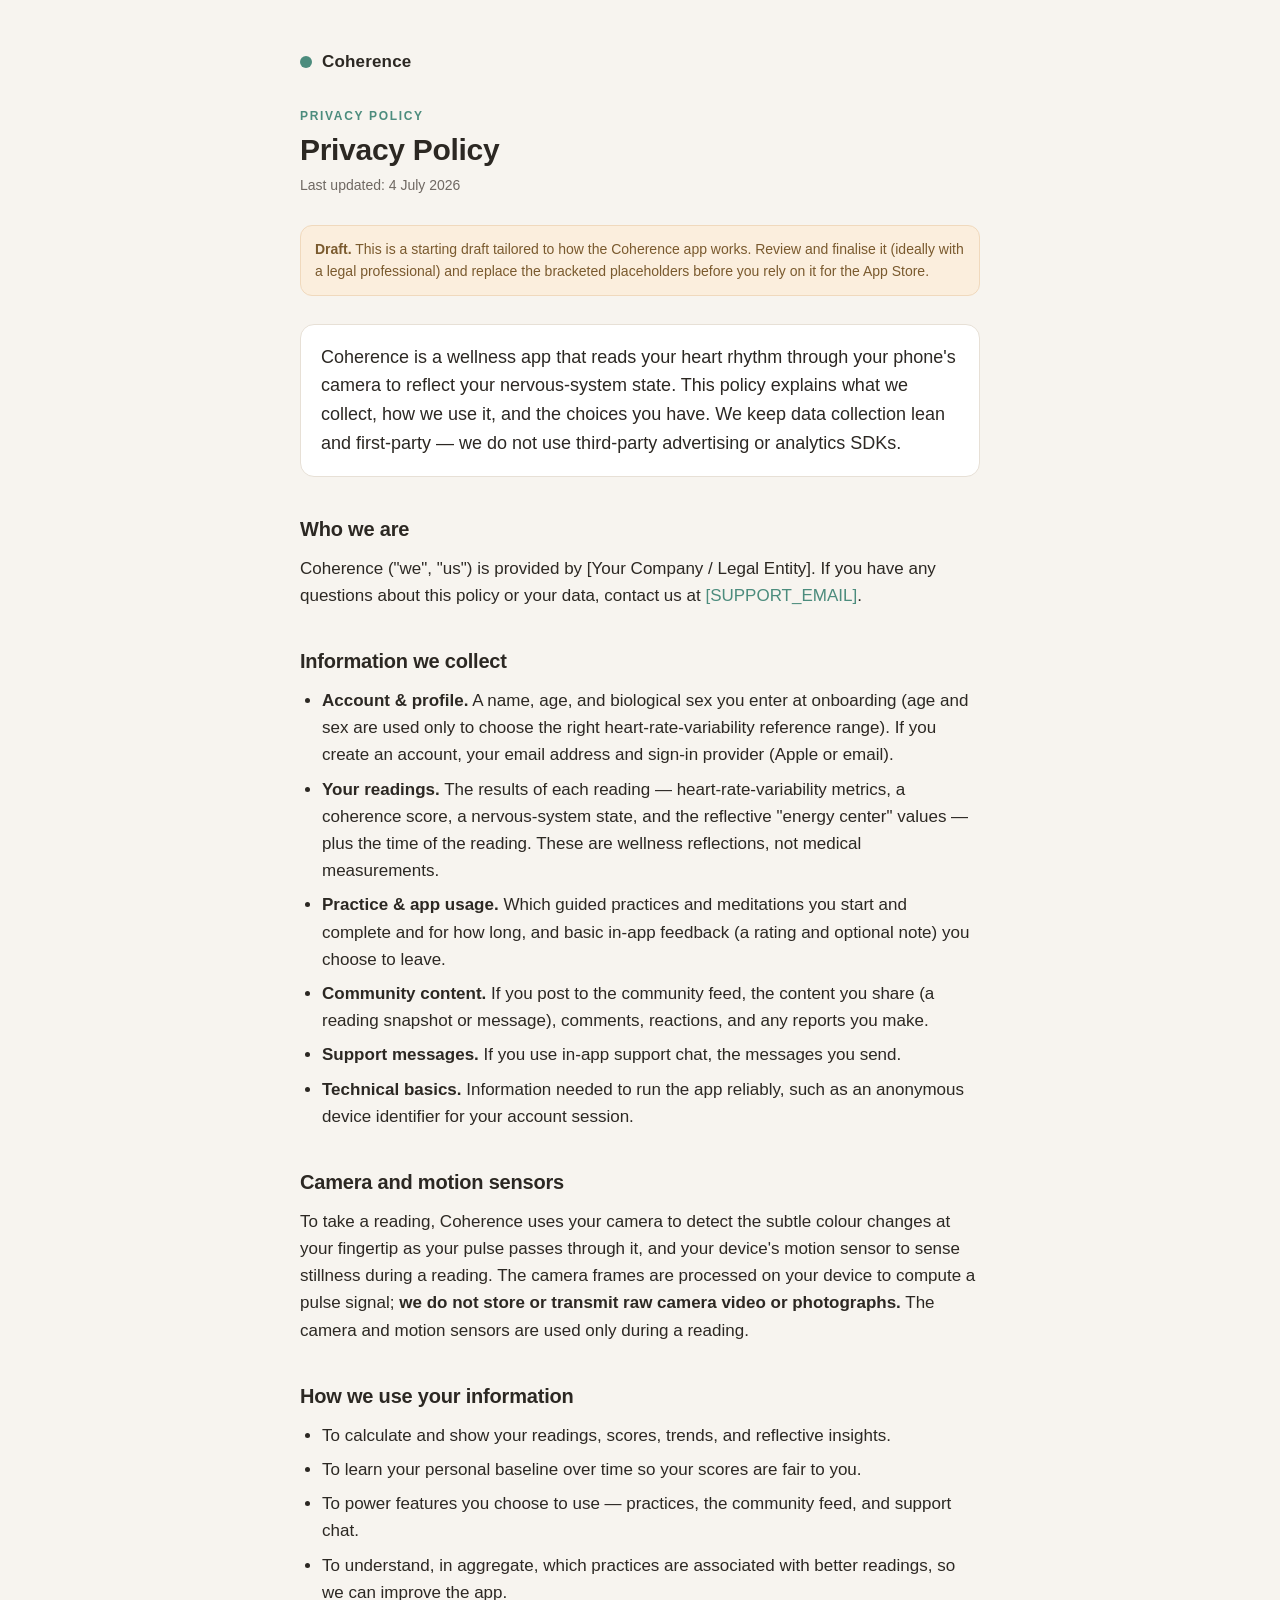
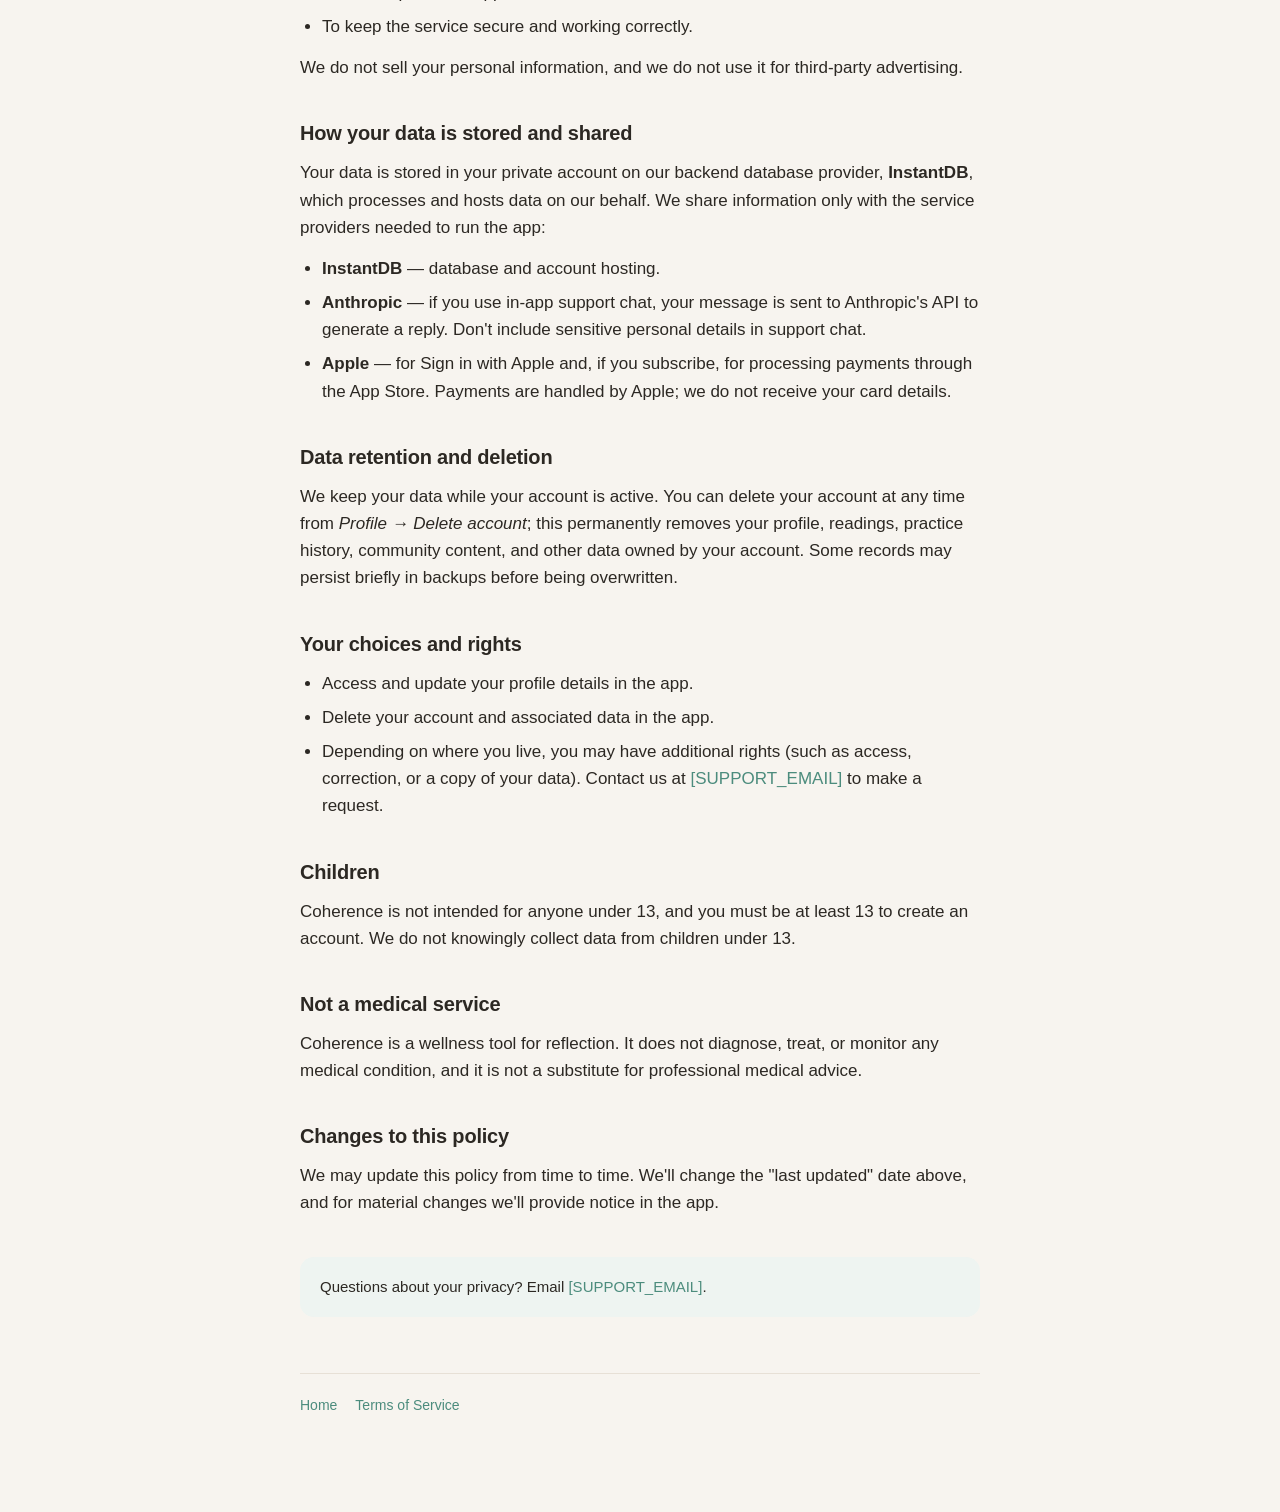
==== privacy.html @ 9ddf2b1f "Coherence legal site (privacy + terms) — draft" ====
<!doctype html>
<html lang="en">
<head>
  <meta charset="utf-8" />
  <meta name="viewport" content="width=device-width, initial-scale=1" />
  <title>Privacy Policy — Coherence</title>
  <meta name="description" content="How the Coherence app collects, uses, and protects your data." />
  <link rel="stylesheet" href="/style.css" />
</head>
<body>
  <main class="wrap">
    <header class="site"><span class="dot"></span><span class="name">Coherence</span></header>
    <p class="eyebrow">Privacy Policy</p>
    <h1>Privacy Policy</h1>
    <p class="updated">Last updated: 4 July 2026</p>

    <p class="draft-note"><strong>Draft.</strong> This is a starting draft tailored to how the Coherence app
      works. Review and finalise it (ideally with a legal professional) and replace the bracketed
      placeholders before you rely on it for the App Store.</p>

    <p class="intro">Coherence is a wellness app that reads your heart rhythm through your phone's camera to
      reflect your nervous-system state. This policy explains what we collect, how we use it, and the choices
      you have. We keep data collection lean and first-party — we do not use third-party advertising or
      analytics SDKs.</p>

    <h2>Who we are</h2>
    <p>Coherence ("we", "us") is provided by [Your Company / Legal Entity]. If you have any questions about this
      policy or your data, contact us at <a href="mailto:[SUPPORT_EMAIL]">[SUPPORT_EMAIL]</a>.</p>

    <h2>Information we collect</h2>
    <ul>
      <li><strong>Account &amp; profile.</strong> A name, age, and biological sex you enter at onboarding
        (age and sex are used only to choose the right heart-rate-variability reference range). If you create
        an account, your email address and sign-in provider (Apple or email).</li>
      <li><strong>Your readings.</strong> The results of each reading — heart-rate-variability metrics, a
        coherence score, a nervous-system state, and the reflective "energy center" values — plus the time of
        the reading. These are wellness reflections, not medical measurements.</li>
      <li><strong>Practice &amp; app usage.</strong> Which guided practices and meditations you start and
        complete and for how long, and basic in-app feedback (a rating and optional note) you choose to leave.</li>
      <li><strong>Community content.</strong> If you post to the community feed, the content you share
        (a reading snapshot or message), comments, reactions, and any reports you make.</li>
      <li><strong>Support messages.</strong> If you use in-app support chat, the messages you send.</li>
      <li><strong>Technical basics.</strong> Information needed to run the app reliably, such as an anonymous
        device identifier for your account session.</li>
    </ul>

    <h2>Camera and motion sensors</h2>
    <p>To take a reading, Coherence uses your camera to detect the subtle colour changes at your fingertip as
      your pulse passes through it, and your device's motion sensor to sense stillness during a reading. The
      camera frames are processed on your device to compute a pulse signal; <strong>we do not store or transmit
      raw camera video or photographs.</strong> The camera and motion sensors are used only during a reading.</p>

    <h2>How we use your information</h2>
    <ul>
      <li>To calculate and show your readings, scores, trends, and reflective insights.</li>
      <li>To learn your personal baseline over time so your scores are fair to you.</li>
      <li>To power features you choose to use — practices, the community feed, and support chat.</li>
      <li>To understand, in aggregate, which practices are associated with better readings, so we can improve
        the app.</li>
      <li>To keep the service secure and working correctly.</li>
    </ul>
    <p>We do not sell your personal information, and we do not use it for third-party advertising.</p>

    <h2>How your data is stored and shared</h2>
    <p>Your data is stored in your private account on our backend database provider, <strong>InstantDB</strong>,
      which processes and hosts data on our behalf. We share information only with the service providers needed
      to run the app:</p>
    <ul>
      <li><strong>InstantDB</strong> — database and account hosting.</li>
      <li><strong>Anthropic</strong> — if you use in-app support chat, your message is sent to Anthropic's API
        to generate a reply. Don't include sensitive personal details in support chat.</li>
      <li><strong>Apple</strong> — for Sign in with Apple and, if you subscribe, for processing payments through
        the App Store. Payments are handled by Apple; we do not receive your card details.</li>
    </ul>

    <h2>Data retention and deletion</h2>
    <p>We keep your data while your account is active. You can delete your account at any time from
      <em>Profile → Delete account</em>; this permanently removes your profile, readings, practice history,
      community content, and other data owned by your account. Some records may persist briefly in backups
      before being overwritten.</p>

    <h2>Your choices and rights</h2>
    <ul>
      <li>Access and update your profile details in the app.</li>
      <li>Delete your account and associated data in the app.</li>
      <li>Depending on where you live, you may have additional rights (such as access, correction, or a copy of
        your data). Contact us at <a href="mailto:[SUPPORT_EMAIL]">[SUPPORT_EMAIL]</a> to make a request.</li>
    </ul>

    <h2>Children</h2>
    <p>Coherence is not intended for anyone under 13, and you must be at least 13 to create an account. We do
      not knowingly collect data from children under 13.</p>

    <h2>Not a medical service</h2>
    <p>Coherence is a wellness tool for reflection. It does not diagnose, treat, or monitor any medical
      condition, and it is not a substitute for professional medical advice.</p>

    <h2>Changes to this policy</h2>
    <p>We may update this policy from time to time. We'll change the "last updated" date above, and for material
      changes we'll provide notice in the app.</p>

    <div class="contact">Questions about your privacy? Email <a href="mailto:[SUPPORT_EMAIL]">[SUPPORT_EMAIL]</a>.</div>

    <footer class="site">
      <a href="/">Home</a>
      <a href="/terms">Terms of Service</a>
    </footer>
  </main>
</body>
</html>
---- style.css ----
:root {
  --bg: #f7f4ef;
  --card: #ffffff;
  --ink: #2c2823;
  --muted: #6f6862;
  --line: #e7e0d6;
  --accent: #4c8c7d;
  --accent-soft: #eef4f1;
}

* { box-sizing: border-box; }

html { -webkit-text-size-adjust: 100%; }

body {
  margin: 0;
  background: var(--bg);
  color: var(--ink);
  font-family: ui-sans-serif, -apple-system, "Segoe UI", Roboto, Helvetica, Arial, sans-serif;
  line-height: 1.6;
  font-size: 17px;
}

.wrap {
  max-width: 720px;
  margin: 0 auto;
  padding: 48px 20px 96px;
}

header.site {
  display: flex;
  align-items: center;
  gap: 10px;
  margin-bottom: 8px;
}
header.site .dot {
  width: 12px; height: 12px; border-radius: 50%;
  background: var(--accent);
}
header.site .name {
  font-weight: 600; letter-spacing: .01em;
}

.eyebrow {
  text-transform: uppercase;
  letter-spacing: .14em;
  font-size: 12px;
  font-weight: 600;
  color: var(--accent);
  margin: 32px 0 6px;
}

h1 {
  font-size: 30px;
  line-height: 1.2;
  margin: 0 0 6px;
  letter-spacing: -.01em;
}

.updated {
  color: var(--muted);
  font-size: 14px;
  margin: 0 0 28px;
}

.draft-note {
  background: #fbeedd;
  border: 1px solid #f0d9bd;
  border-radius: 12px;
  padding: 12px 14px;
  font-size: 14px;
  color: #7a5a2e;
  margin: 0 0 28px;
}

h2 {
  font-size: 20px;
  margin: 36px 0 10px;
  letter-spacing: -.01em;
}

p, li { color: var(--ink); }
p { margin: 0 0 14px; }

ul { margin: 0 0 14px; padding-left: 22px; }
li { margin: 0 0 7px; }

a { color: var(--accent); text-decoration: none; }
a:hover { text-decoration: underline; }
a:focus-visible { outline: 2px solid var(--accent); outline-offset: 2px; border-radius: 3px; }

.intro {
  font-size: 18px;
  color: var(--ink);
  background: var(--card);
  border: 1px solid var(--line);
  border-radius: 14px;
  padding: 18px 20px;
  margin: 0 0 8px;
}

.contact {
  margin-top: 40px;
  padding: 18px 20px;
  background: var(--accent-soft);
  border-radius: 14px;
  font-size: 15px;
}

footer.site {
  margin-top: 56px;
  padding-top: 20px;
  border-top: 1px solid var(--line);
  font-size: 14px;
  color: var(--muted);
  display: flex;
  gap: 18px;
  flex-wrap: wrap;
}

/* Landing index */
.index-links { display: flex; flex-direction: column; gap: 12px; margin-top: 24px; }
.index-links a {
  display: block;
  background: var(--card);
  border: 1px solid var(--line);
  border-radius: 14px;
  padding: 18px 20px;
  color: var(--ink);
  font-weight: 600;
}
.index-links a:hover { border-color: var(--accent); text-decoration: none; }
.index-links a span { display: block; font-weight: 400; font-size: 14px; color: var(--muted); margin-top: 2px; }
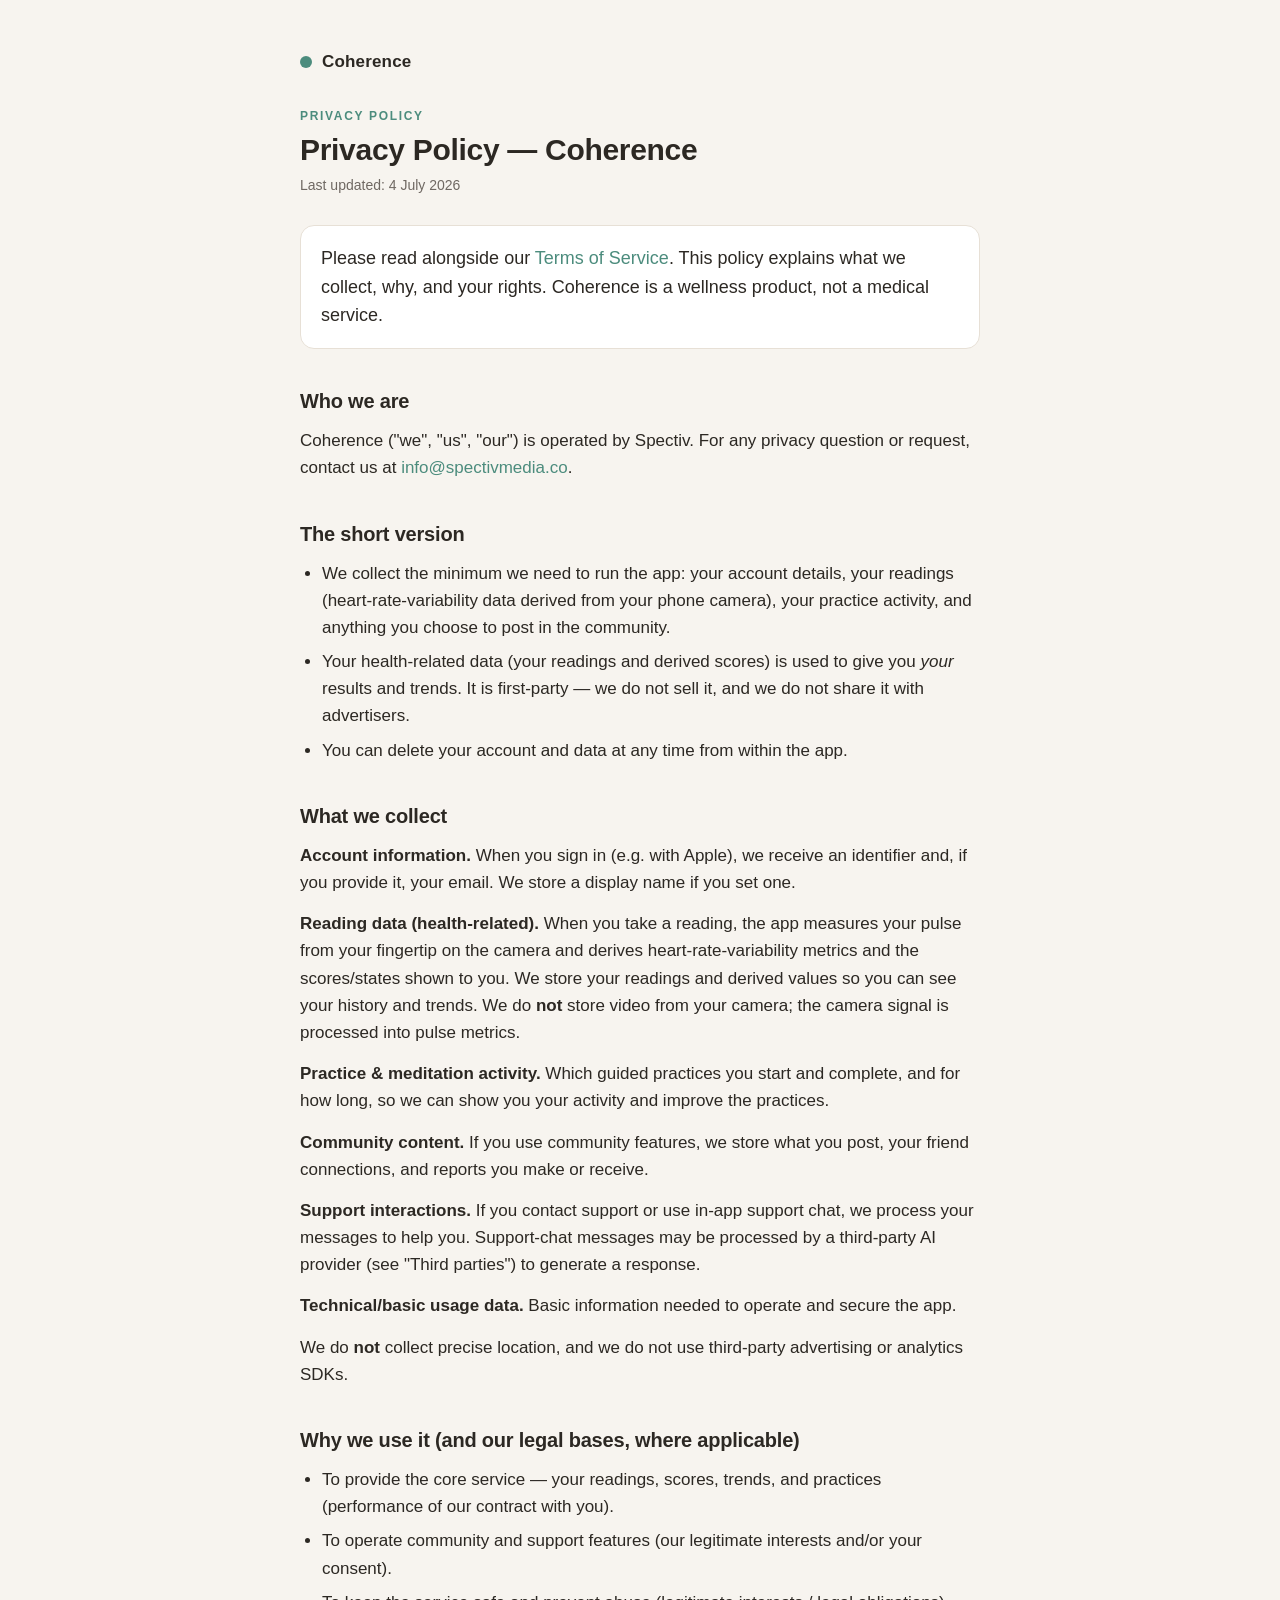
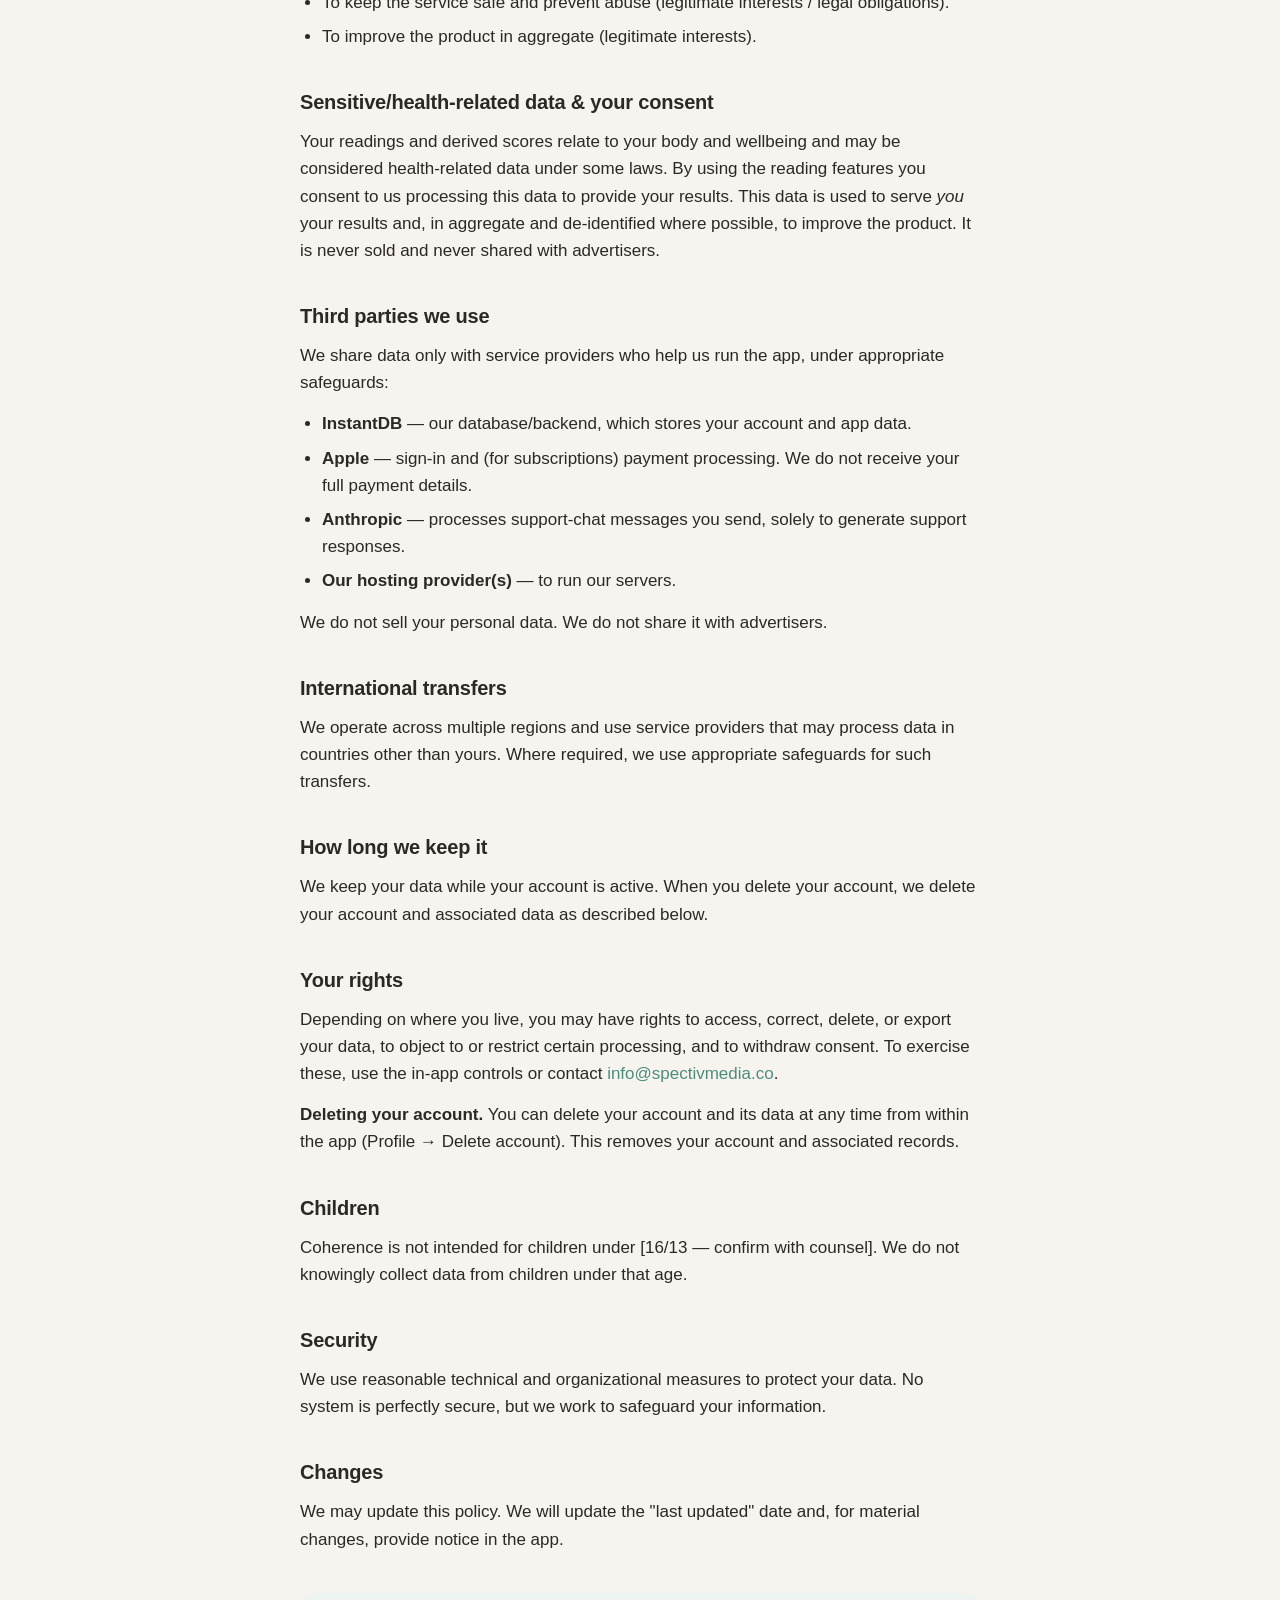
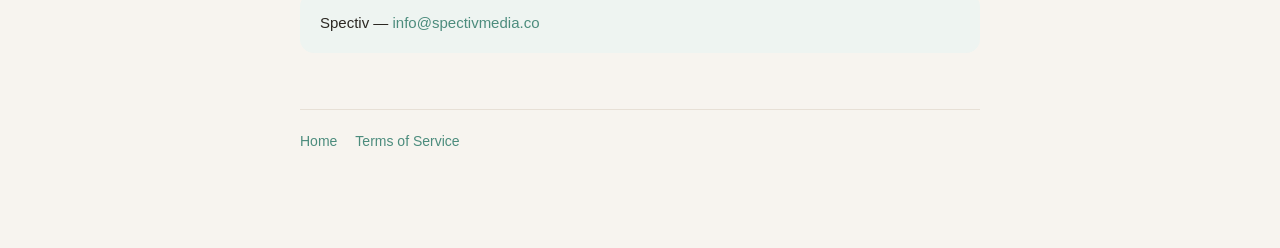
==== commit 86b8b27c: "Use final Spectiv privacy + terms copy" ====
--- a/privacy.html
+++ b/privacy.html
@@ -11,95 +11,99 @@
   <main class="wrap">
     <header class="site"><span class="dot"></span><span class="name">Coherence</span></header>
     <p class="eyebrow">Privacy Policy</p>
-    <h1>Privacy Policy</h1>
+    <h1>Privacy Policy — Coherence</h1>
     <p class="updated">Last updated: 4 July 2026</p>
 
-    <p class="draft-note"><strong>Draft.</strong> This is a starting draft tailored to how the Coherence app
-      works. Review and finalise it (ideally with a legal professional) and replace the bracketed
-      placeholders before you rely on it for the App Store.</p>
+    <p class="intro">Please read alongside our <a href="/terms">Terms of Service</a>. This policy explains what
+      we collect, why, and your rights. Coherence is a wellness product, not a medical service.</p>
 
-    <p class="intro">Coherence is a wellness app that reads your heart rhythm through your phone's camera to
-      reflect your nervous-system state. This policy explains what we collect, how we use it, and the choices
-      you have. We keep data collection lean and first-party — we do not use third-party advertising or
+    <h2>Who we are</h2>
+    <p>Coherence ("we", "us", "our") is operated by Spectiv. For any privacy question or request, contact us at
+      <a href="mailto:info@spectivmedia.co">info@spectivmedia.co</a>.</p>
+
+    <h2>The short version</h2>
+    <ul>
+      <li>We collect the minimum we need to run the app: your account details, your readings
+        (heart-rate-variability data derived from your phone camera), your practice activity, and anything you
+        choose to post in the community.</li>
+      <li>Your health-related data (your readings and derived scores) is used to give you <em>your</em> results
+        and trends. It is first-party — we do not sell it, and we do not share it with advertisers.</li>
+      <li>You can delete your account and data at any time from within the app.</li>
+    </ul>
+
+    <h2>What we collect</h2>
+    <p><strong>Account information.</strong> When you sign in (e.g. with Apple), we receive an identifier and, if
+      you provide it, your email. We store a display name if you set one.</p>
+    <p><strong>Reading data (health-related).</strong> When you take a reading, the app measures your pulse from
+      your fingertip on the camera and derives heart-rate-variability metrics and the scores/states shown to
+      you. We store your readings and derived values so you can see your history and trends. We do <strong>not</strong>
+      store video from your camera; the camera signal is processed into pulse metrics.</p>
+    <p><strong>Practice &amp; meditation activity.</strong> Which guided practices you start and complete, and
+      for how long, so we can show you your activity and improve the practices.</p>
+    <p><strong>Community content.</strong> If you use community features, we store what you post, your friend
+      connections, and reports you make or receive.</p>
+    <p><strong>Support interactions.</strong> If you contact support or use in-app support chat, we process your
+      messages to help you. Support-chat messages may be processed by a third-party AI provider (see "Third
+      parties") to generate a response.</p>
+    <p><strong>Technical/basic usage data.</strong> Basic information needed to operate and secure the app.</p>
+    <p>We do <strong>not</strong> collect precise location, and we do not use third-party advertising or
       analytics SDKs.</p>
 
-    <h2>Who we are</h2>
-    <p>Coherence ("we", "us") is provided by [Your Company / Legal Entity]. If you have any questions about this
-      policy or your data, contact us at <a href="mailto:[SUPPORT_EMAIL]">[SUPPORT_EMAIL]</a>.</p>
-
-    <h2>Information we collect</h2>
+    <h2>Why we use it (and our legal bases, where applicable)</h2>
     <ul>
-      <li><strong>Account &amp; profile.</strong> A name, age, and biological sex you enter at onboarding
-        (age and sex are used only to choose the right heart-rate-variability reference range). If you create
-        an account, your email address and sign-in provider (Apple or email).</li>
-      <li><strong>Your readings.</strong> The results of each reading — heart-rate-variability metrics, a
-        coherence score, a nervous-system state, and the reflective "energy center" values — plus the time of
-        the reading. These are wellness reflections, not medical measurements.</li>
-      <li><strong>Practice &amp; app usage.</strong> Which guided practices and meditations you start and
-        complete and for how long, and basic in-app feedback (a rating and optional note) you choose to leave.</li>
-      <li><strong>Community content.</strong> If you post to the community feed, the content you share
-        (a reading snapshot or message), comments, reactions, and any reports you make.</li>
-      <li><strong>Support messages.</strong> If you use in-app support chat, the messages you send.</li>
-      <li><strong>Technical basics.</strong> Information needed to run the app reliably, such as an anonymous
-        device identifier for your account session.</li>
+      <li>To provide the core service — your readings, scores, trends, and practices (performance of our
+        contract with you).</li>
+      <li>To operate community and support features (our legitimate interests and/or your consent).</li>
+      <li>To keep the service safe and prevent abuse (legitimate interests / legal obligations).</li>
+      <li>To improve the product in aggregate (legitimate interests).</li>
     </ul>
 
-    <h2>Camera and motion sensors</h2>
-    <p>To take a reading, Coherence uses your camera to detect the subtle colour changes at your fingertip as
-      your pulse passes through it, and your device's motion sensor to sense stillness during a reading. The
-      camera frames are processed on your device to compute a pulse signal; <strong>we do not store or transmit
-      raw camera video or photographs.</strong> The camera and motion sensors are used only during a reading.</p>
+    <h2>Sensitive/health-related data &amp; your consent</h2>
+    <p>Your readings and derived scores relate to your body and wellbeing and may be considered health-related
+      data under some laws. By using the reading features you consent to us processing this data to provide your
+      results. This data is used to serve <em>you</em> your results and, in aggregate and de-identified where
+      possible, to improve the product. It is never sold and never shared with advertisers.</p>
 
-    <h2>How we use your information</h2>
+    <h2>Third parties we use</h2>
+    <p>We share data only with service providers who help us run the app, under appropriate safeguards:</p>
     <ul>
-      <li>To calculate and show your readings, scores, trends, and reflective insights.</li>
-      <li>To learn your personal baseline over time so your scores are fair to you.</li>
-      <li>To power features you choose to use — practices, the community feed, and support chat.</li>
-      <li>To understand, in aggregate, which practices are associated with better readings, so we can improve
-        the app.</li>
-      <li>To keep the service secure and working correctly.</li>
+      <li><strong>InstantDB</strong> — our database/backend, which stores your account and app data.</li>
+      <li><strong>Apple</strong> — sign-in and (for subscriptions) payment processing. We do not receive your
+        full payment details.</li>
+      <li><strong>Anthropic</strong> — processes support-chat messages you send, solely to generate support
+        responses.</li>
+      <li><strong>Our hosting provider(s)</strong> — to run our servers.</li>
     </ul>
-    <p>We do not sell your personal information, and we do not use it for third-party advertising.</p>
+    <p>We do not sell your personal data. We do not share it with advertisers.</p>
 
-    <h2>How your data is stored and shared</h2>
-    <p>Your data is stored in your private account on our backend database provider, <strong>InstantDB</strong>,
-      which processes and hosts data on our behalf. We share information only with the service providers needed
-      to run the app:</p>
-    <ul>
-      <li><strong>InstantDB</strong> — database and account hosting.</li>
-      <li><strong>Anthropic</strong> — if you use in-app support chat, your message is sent to Anthropic's API
-        to generate a reply. Don't include sensitive personal details in support chat.</li>
-      <li><strong>Apple</strong> — for Sign in with Apple and, if you subscribe, for processing payments through
-        the App Store. Payments are handled by Apple; we do not receive your card details.</li>
-    </ul>
+    <h2>International transfers</h2>
+    <p>We operate across multiple regions and use service providers that may process data in countries other
+      than yours. Where required, we use appropriate safeguards for such transfers.</p>
 
-    <h2>Data retention and deletion</h2>
-    <p>We keep your data while your account is active. You can delete your account at any time from
-      <em>Profile → Delete account</em>; this permanently removes your profile, readings, practice history,
-      community content, and other data owned by your account. Some records may persist briefly in backups
-      before being overwritten.</p>
+    <h2>How long we keep it</h2>
+    <p>We keep your data while your account is active. When you delete your account, we delete your account and
+      associated data as described below.</p>
 
-    <h2>Your choices and rights</h2>
-    <ul>
-      <li>Access and update your profile details in the app.</li>
-      <li>Delete your account and associated data in the app.</li>
-      <li>Depending on where you live, you may have additional rights (such as access, correction, or a copy of
-        your data). Contact us at <a href="mailto:[SUPPORT_EMAIL]">[SUPPORT_EMAIL]</a> to make a request.</li>
-    </ul>
+    <h2>Your rights</h2>
+    <p>Depending on where you live, you may have rights to access, correct, delete, or export your data, to
+      object to or restrict certain processing, and to withdraw consent. To exercise these, use the in-app
+      controls or contact <a href="mailto:info@spectivmedia.co">info@spectivmedia.co</a>.</p>
+    <p><strong>Deleting your account.</strong> You can delete your account and its data at any time from within
+      the app (Profile → Delete account). This removes your account and associated records.</p>
 
     <h2>Children</h2>
-    <p>Coherence is not intended for anyone under 13, and you must be at least 13 to create an account. We do
-      not knowingly collect data from children under 13.</p>
+    <p>Coherence is not intended for children under [16/13 — confirm with counsel]. We do not knowingly collect
+      data from children under that age.</p>
 
-    <h2>Not a medical service</h2>
-    <p>Coherence is a wellness tool for reflection. It does not diagnose, treat, or monitor any medical
-      condition, and it is not a substitute for professional medical advice.</p>
+    <h2>Security</h2>
+    <p>We use reasonable technical and organizational measures to protect your data. No system is perfectly
+      secure, but we work to safeguard your information.</p>
 
-    <h2>Changes to this policy</h2>
-    <p>We may update this policy from time to time. We'll change the "last updated" date above, and for material
-      changes we'll provide notice in the app.</p>
+    <h2>Changes</h2>
+    <p>We may update this policy. We will update the "last updated" date and, for material changes, provide
+      notice in the app.</p>
 
-    <div class="contact">Questions about your privacy? Email <a href="mailto:[SUPPORT_EMAIL]">[SUPPORT_EMAIL]</a>.</div>
+    <div class="contact">Spectiv — <a href="mailto:info@spectivmedia.co">info@spectivmedia.co</a></div>
 
     <footer class="site">
       <a href="/">Home</a>
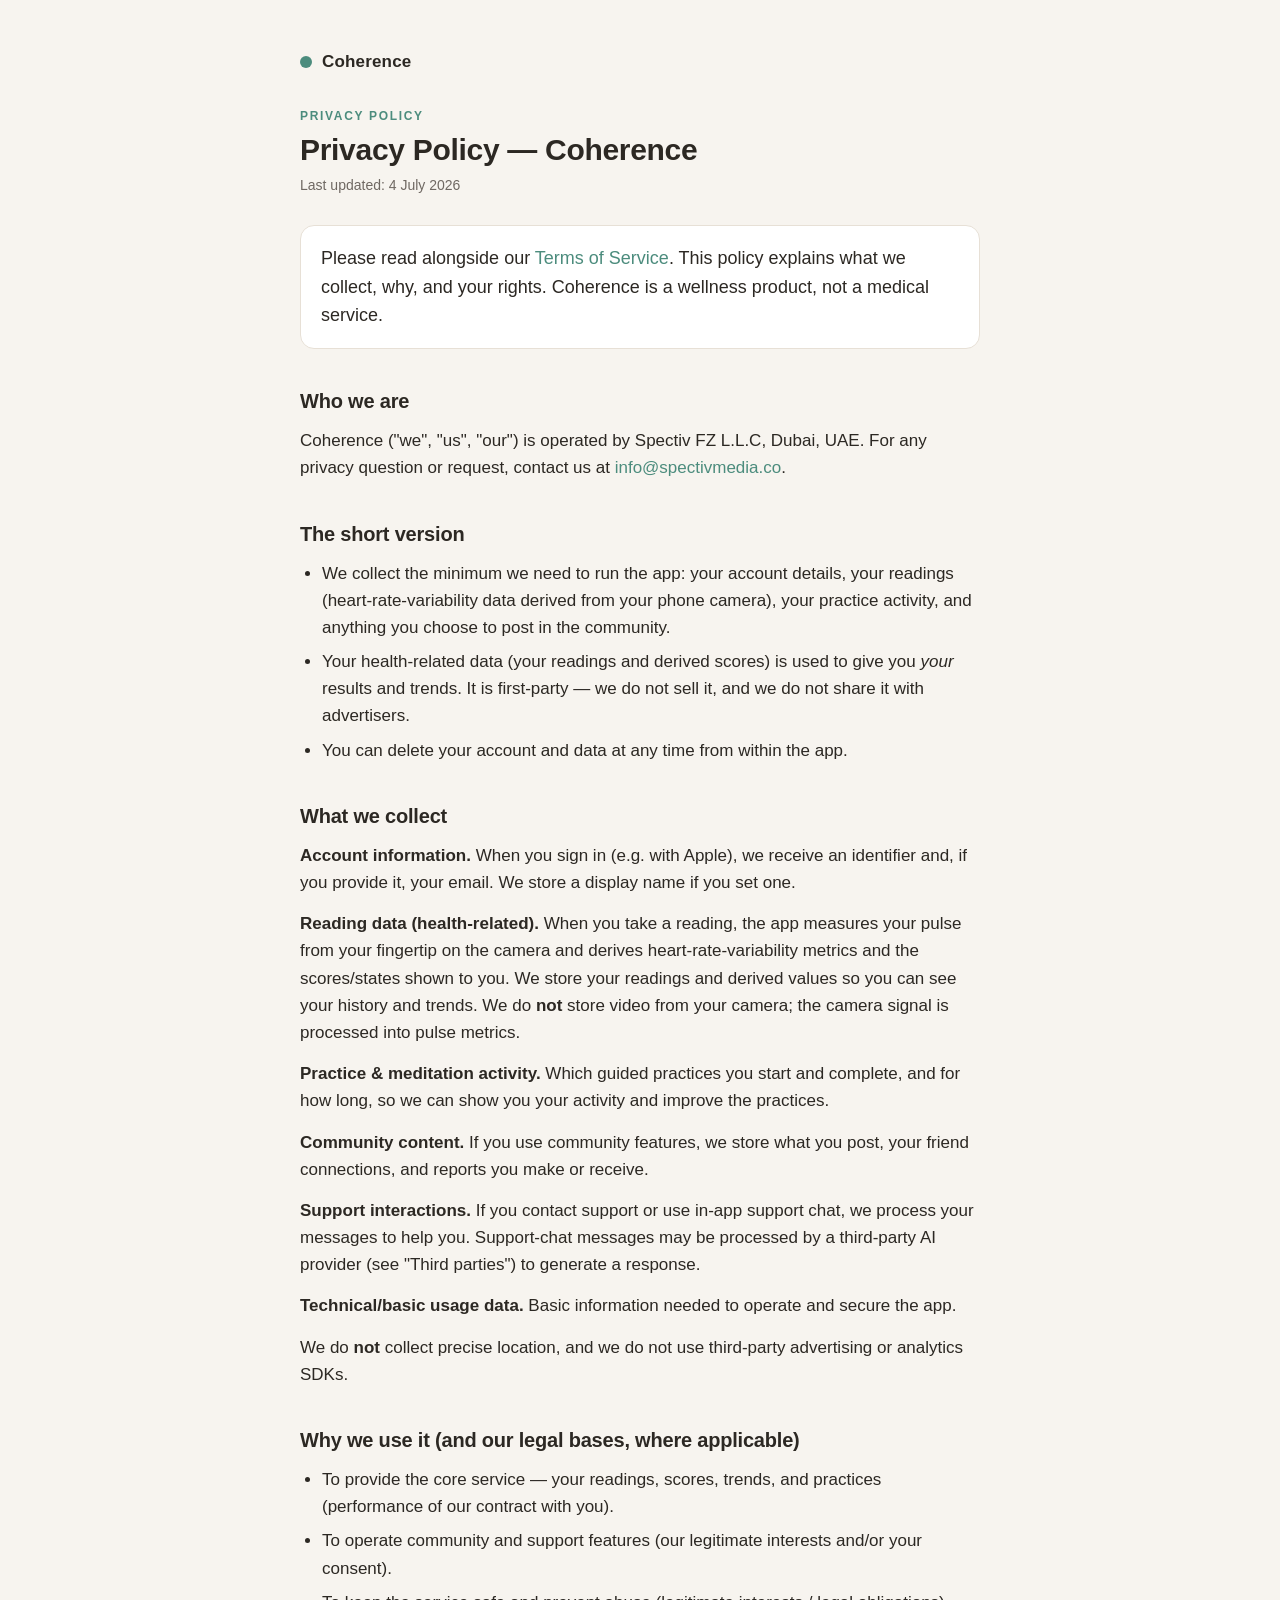
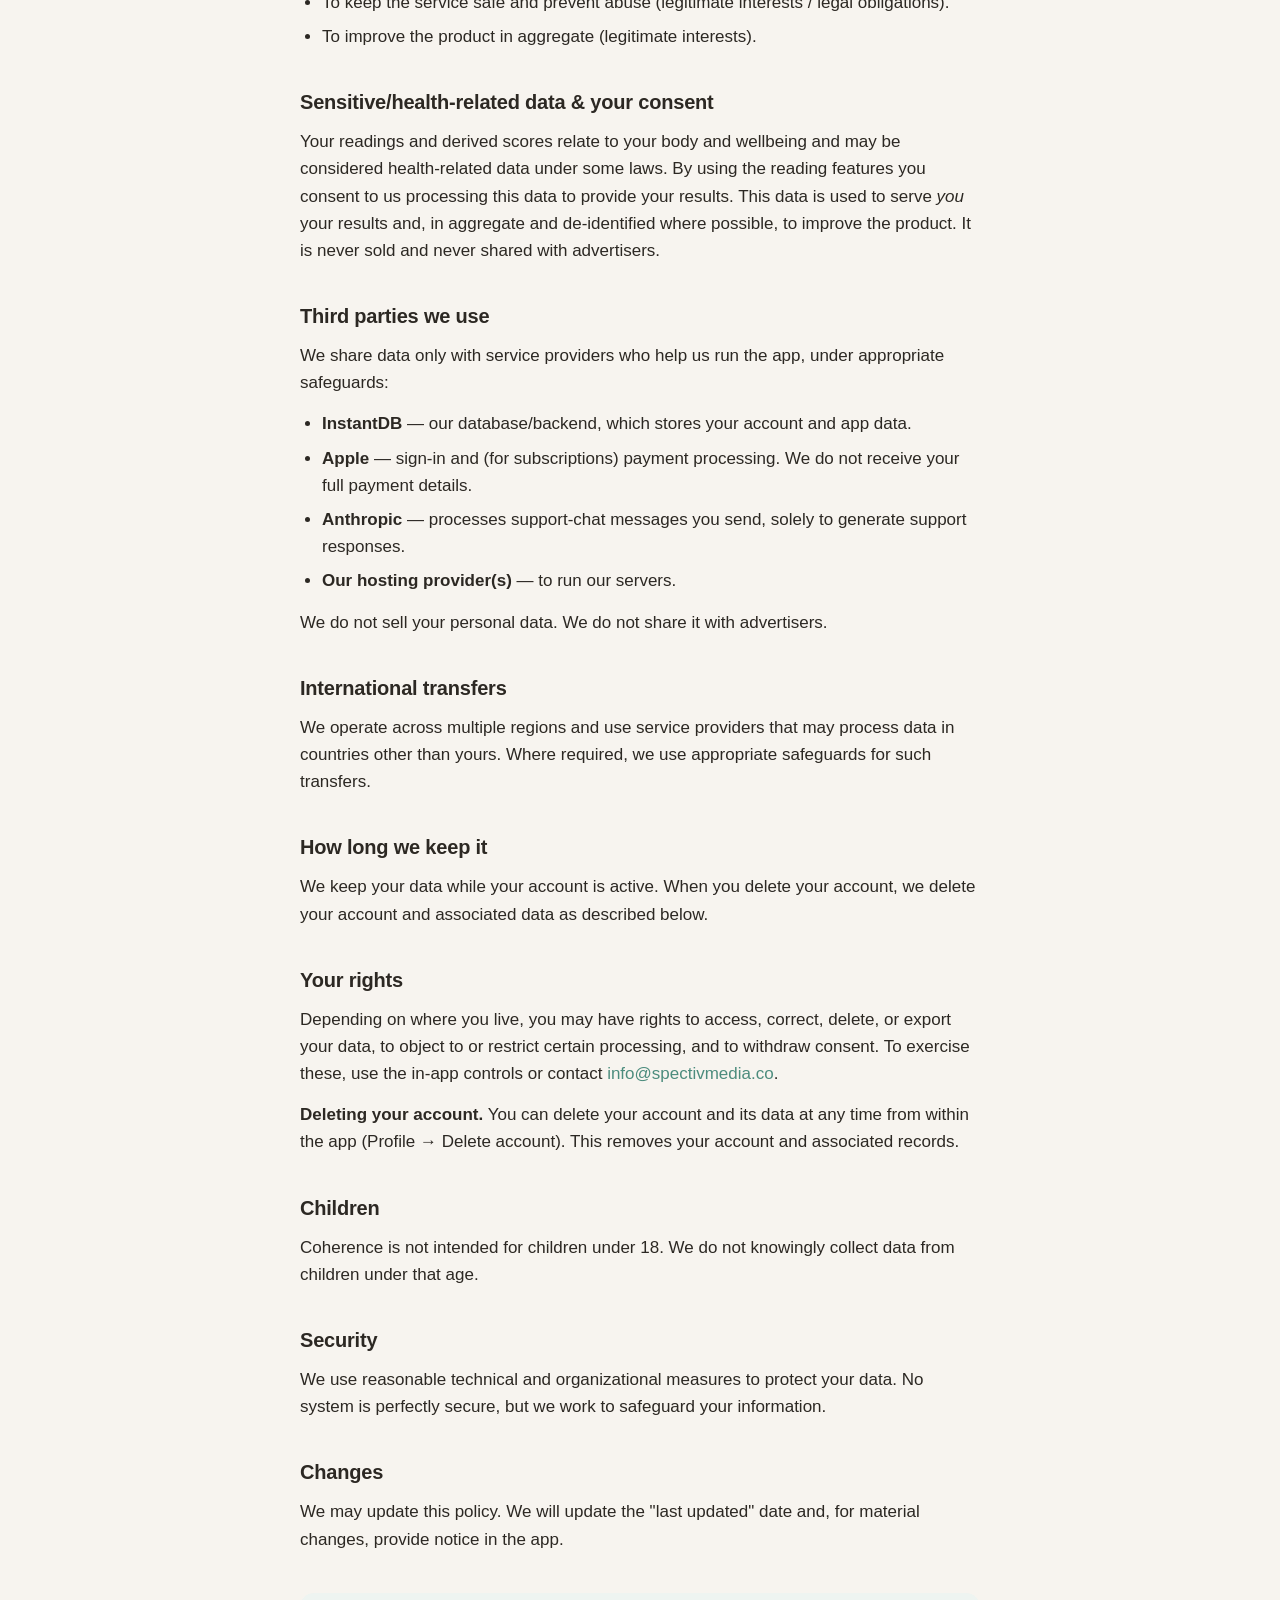
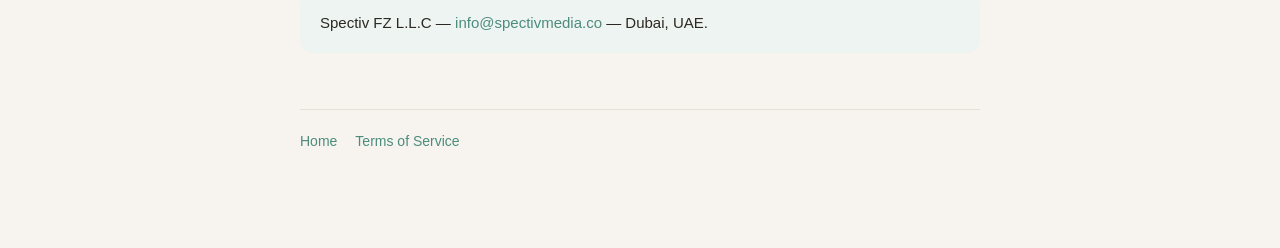
==== commit 00d27db3: "Finalize legal copy: Spectiv FZ L.L.C, 18+, UAE governing law" ====
--- a/privacy.html
+++ b/privacy.html
@@ -18,8 +18,8 @@
       we collect, why, and your rights. Coherence is a wellness product, not a medical service.</p>
 
     <h2>Who we are</h2>
-    <p>Coherence ("we", "us", "our") is operated by Spectiv. For any privacy question or request, contact us at
-      <a href="mailto:info@spectivmedia.co">info@spectivmedia.co</a>.</p>
+    <p>Coherence ("we", "us", "our") is operated by Spectiv FZ L.L.C, Dubai, UAE. For any privacy question or
+      request, contact us at <a href="mailto:info@spectivmedia.co">info@spectivmedia.co</a>.</p>
 
     <h2>The short version</h2>
     <ul>
@@ -92,8 +92,8 @@
       the app (Profile → Delete account). This removes your account and associated records.</p>
 
     <h2>Children</h2>
-    <p>Coherence is not intended for children under [16/13 — confirm with counsel]. We do not knowingly collect
-      data from children under that age.</p>
+    <p>Coherence is not intended for children under 18. We do not knowingly collect data from children under
+      that age.</p>
 
     <h2>Security</h2>
     <p>We use reasonable technical and organizational measures to protect your data. No system is perfectly
@@ -103,7 +103,7 @@
     <p>We may update this policy. We will update the "last updated" date and, for material changes, provide
       notice in the app.</p>
 
-    <div class="contact">Spectiv — <a href="mailto:info@spectivmedia.co">info@spectivmedia.co</a></div>
+    <div class="contact">Spectiv FZ L.L.C — <a href="mailto:info@spectivmedia.co">info@spectivmedia.co</a> — Dubai, UAE.</div>
 
     <footer class="site">
       <a href="/">Home</a>
